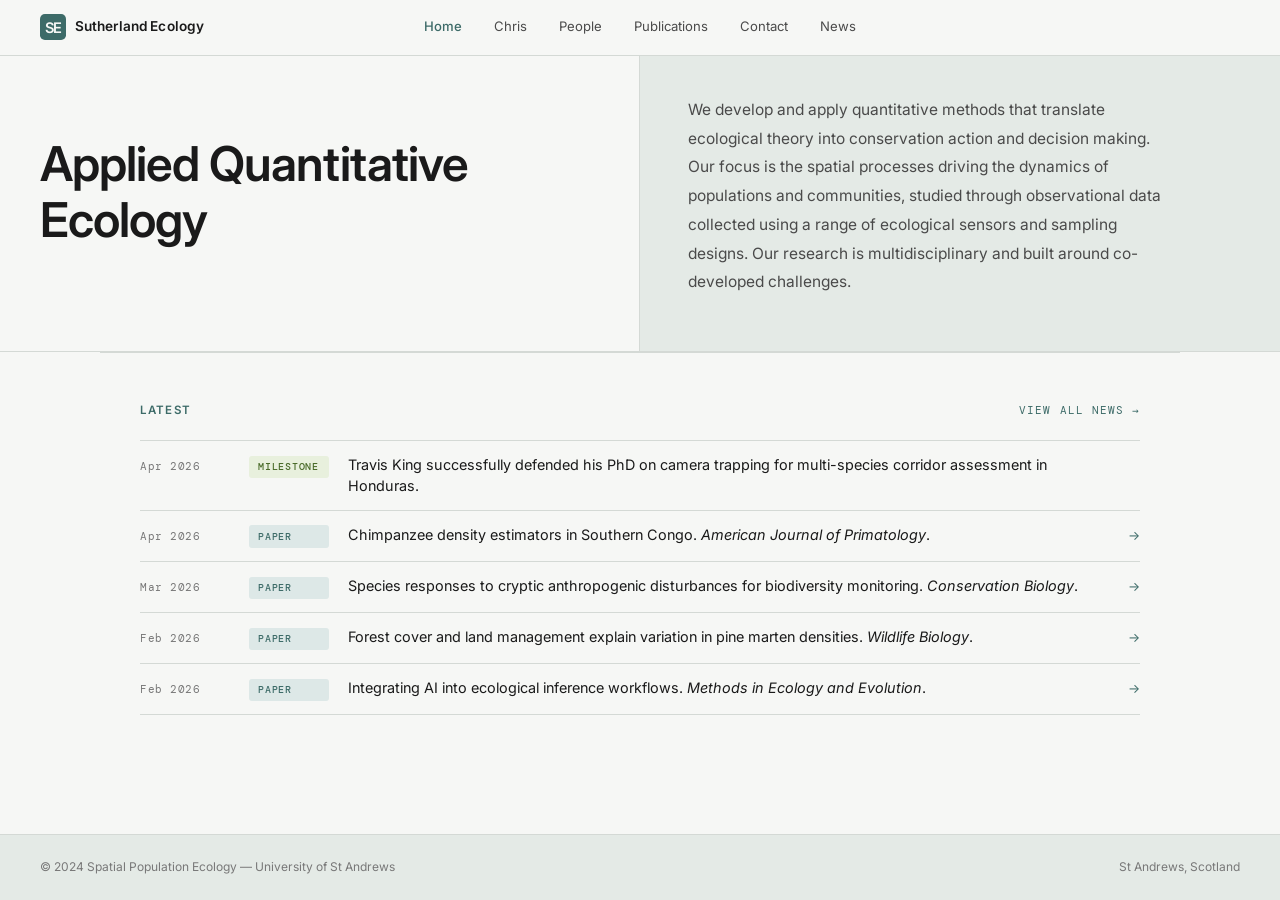
==== index.html @ 0cf64f71 "updated index" ====
<!DOCTYPE html>
<html lang="en">
<head>
  <meta charset="UTF-8" />
  <meta name="viewport" content="width=device-width, initial-scale=1.0" />
  <title>Sutherland Ecology — Applied Quantitative Ecology</title>
  <link rel="stylesheet" href="style.css" />
  <link rel="icon" type="image/svg+xml" href="favicon.svg" />

</head>
<body>

  <nav>
    <a class="nav-brand" href="index.html">
      <svg width="26" height="26" viewBox="0 0 32 32" xmlns="http://www.w3.org/2000/svg" style="flex-shrink:0;">
        <rect width="32" height="32" rx="6" fill="#3d6b68"/>
        <text x="16" y="23" font-family="Inter, system-ui, sans-serif" font-size="18" font-weight="600" fill="#f6f7f5" text-anchor="middle" letter-spacing="-1">SE</text>
      </svg>
      Sutherland Ecology
    </a>
    <ul class="nav-links">
      <li><a href="index.html" class="active">Home</a></li>
      <li><a href="chris.html">Chris</a></li>
      <li><a href="people.html">People</a></li>
      <li><a href="publications.html">Publications</a></li>
      <li><a href="contact.html">Contact</a></li>
      <li><a href="news.html">News</a></li>
    </ul>
    <button class="nav-hamburger" id="hamburger" aria-label="Menu">
      <span></span><span></span><span></span>
    </button>
  </nav>

  <!-- Mobile drawer -->
  <div class="nav-drawer" id="nav-drawer">
    <a href="index.html" class="active">Home</a>
    <a href="chris.html">Chris</a>
    <a href="people.html">People</a>
    <a href="publications.html">Publications</a>
    <a href="contact.html">Contact</a>
    <a href="news.html">News</a>
  </div>

    <main>
    <section class="hero">

      <div class="hero-left">
        <h1>Applied Quantitative Ecology</h1>
      </div>

      <div class="hero-right">
        <p class="hero-desc" style="color:var(--muted); font-size:.97rem; line-height:1.85;">
          We develop and apply quantitative methods that translate ecological theory into
          conservation action and decision making. Our focus is the spatial processes driving
          the dynamics of populations and communities, studied through observational data
          collected using a range of ecological sensors and sampling designs. Our research
          is multidisciplinary and built around co-developed challenges.
        </p>
      </div>

    </section>

  <!-- NEWS TEASER -->
  <section class="news-section">
    <div class="news-section-header">
      <h2>Latest</h2>
      <a class="news-see-all" href="news.html">View all news &rarr;</a>
    </div>
    <div class="news-list">
      <div class="news-row">
        <span class="news-date">Apr 2026</span>
        <span class="news-tag tag-milestone">Milestone</span>
        <span class="news-headline">Travis King successfully defended his PhD on camera trapping for multi-species corridor assessment in Honduras.</span>
        <span class="news-arrow"></span>
      </div>

      <div class="news-row">
        <span class="news-date">Apr 2026</span>
        <span class="news-tag tag-paper">Paper</span>
        <span class="news-headline">Chimpanzee density estimators in Southern Congo. <em>American Journal of Primatology</em>.</span>
        <span class="news-arrow"><a href="http://dx.doi.org/10.1002/ajp.70154" target="_blank" rel="noopener">&rarr;</a></span>
      </div>

      <div class="news-row">
        <span class="news-date">Mar 2026</span>
        <span class="news-tag tag-paper">Paper</span>
        <span class="news-headline">Species responses to cryptic anthropogenic disturbances for biodiversity monitoring. <em>Conservation Biology</em>.</span>
        <span class="news-arrow"><a href="http://dx.doi.org/10.1111/cobi.70159" target="_blank" rel="noopener">&rarr;</a></span>
      </div>

      <div class="news-row">
        <span class="news-date">Feb 2026</span>
        <span class="news-tag tag-paper">Paper</span>
        <span class="news-headline">Forest cover and land management explain variation in pine marten densities. <em>Wildlife Biology</em>.</span>
        <span class="news-arrow"><a href="http://doi.org/10.1002/wlb3.01594" target="_blank" rel="noopener">&rarr;</a></span>
      </div>

      <div class="news-row">
        <span class="news-date">Feb 2026</span>
        <span class="news-tag tag-paper">Paper</span>
        <span class="news-headline">Integrating AI into ecological inference workflows. <em>Methods in Ecology and Evolution</em>.</span>
        <span class="news-arrow"><a href="http://dx.doi.org/10.1111/2041-210X.14485" target="_blank" rel="noopener">&rarr;</a></span>
      </div>

    </div>
  </section>
  </main>

  <footer>
    <span class="footer-copy">&copy; 2024 Spatial Population Ecology &mdash; University of St Andrews</span>
    <span class="footer-copy">St Andrews, Scotland</span>
  </footer>

  <script>
    const hamburger = document.getElementById('hamburger');
    const drawer = document.getElementById('nav-drawer');
    hamburger.addEventListener('click', () => {
      hamburger.classList.toggle('open');
      drawer.classList.toggle('open');
    });
    drawer.querySelectorAll('a').forEach(a => {
      a.addEventListener('click', () => {
        hamburger.classList.remove('open');
        drawer.classList.remove('open');
      });
    });
  </script>
</body>
</html>
---- style.css ----
/* =============================================
   SUTHERLAND ECOLOGY — Academic Style
   Clean, high-contrast, scientific
   ============================================= */

@import url('https://fonts.googleapis.com/css2?family=Inter:wght@300;400;500;600&family=DM+Mono:wght@300;400&display=swap');

:root {
  --white:     #f6f7f5;      /* cool linen background */
  --bg:        #e4eae6;      /* sage green panels */
  --border:    #d4d9d5;
  --text:      #1a1a1a;
  --muted:     #4a4a4a;
  --faint:     #787878;
  --accent:    #3d6b68;      /* slate teal accent */
  --accent-bg: #dde8e7;
  --nav-h:     56px;
}

*, *::before, *::after { box-sizing: border-box; margin: 0; padding: 0; }
html { scroll-behavior: smooth; }

body {
  font-family: 'Inter', sans-serif;
  font-weight: 400;
  font-size: 15px;
  line-height: 1.7;
  background: var(--white);
  color: var(--text);
  min-height: 100vh;
  display: flex;
  flex-direction: column;
  -webkit-font-smoothing: antialiased;
}

/* ── NAV ─────────────────────────────────────── */
nav {
  position: sticky;
  top: 0;
  z-index: 100;
  height: var(--nav-h);
  background: var(--white);
  border-bottom: 1px solid var(--border);
  display: grid !important;
  grid-template-columns: 1fr auto 1fr;
  align-items: center;
  padding: 0 2.5rem;
}

nav .nav-brand { justify-self: start; }
nav .nav-links { justify-self: center; margin: 0; padding: 0; }
nav .nav-hamburger { justify-self: end; }

.nav-brand {
  display: inline-flex;
  align-items: center;
  gap: .55rem;
  font-size: .85rem;
  font-weight: 600;
  letter-spacing: .01em;
  color: var(--text);
  text-decoration: none;
  line-height: 1;
}

.nav-brand svg {
  display: block;
}



.nav-links {
  display: flex;
  gap: 2rem;
  list-style: none;
}

.nav-links a {
  font-size: .82rem;
  font-weight: 400;
  color: var(--muted);
  text-decoration: none;
  transition: color .15s;
}

.nav-links a:hover,
.nav-links a.active {
  color: var(--accent);
}

.nav-links a.active {
  font-weight: 500;
}

.nav-links li {
  list-style: none;
  padding: 0;
}

.nav-links li::before {
  content: none;
}

/* ── HAMBURGER MENU ──────────────────────────── */
.nav-hamburger {
  display: none;
  flex-direction: column;
  justify-content: center;
  gap: 5px;
  background: none;
  border: none;
  cursor: pointer;
  padding: .3rem;
  z-index: 200;
}

.nav-hamburger span {
  display: block;
  width: 22px;
  height: 2px;
  background: var(--text);
  border-radius: 2px;
  transition: transform .25s, opacity .25s;
}

.nav-hamburger.open span:nth-child(1) { transform: translateY(7px) rotate(45deg); }
.nav-hamburger.open span:nth-child(2) { opacity: 0; }
.nav-hamburger.open span:nth-child(3) { transform: translateY(-7px) rotate(-45deg); }

/* Mobile drawer */
.nav-drawer {
  display: none;
  position: fixed;
  top: var(--nav-h);
  left: 0; right: 0;
  background: var(--white);
  border-bottom: 1px solid var(--border);
  padding: 1.2rem 1.5rem;
  z-index: 99;
  flex-direction: column;
  gap: 0;
  box-shadow: 0 4px 16px rgba(0,0,0,.08);
}

.nav-drawer.open { display: flex; }

.nav-drawer a {
  font-size: .9rem;
  font-weight: 400;
  color: var(--muted);
  text-decoration: none;
  padding: .7rem 0;
  border-bottom: 1px solid var(--border);
  transition: color .15s;
}

.nav-drawer a:last-child { border-bottom: none; }
.nav-drawer a:hover,
.nav-drawer a.active { color: var(--accent); font-weight: 500; }

/* ── MAIN ────────────────────────────────────── */
main { flex: 1; }

/* ── FOOTER ──────────────────────────────────── */
footer {
  border-top: 1px solid var(--border);
  padding: 1.4rem 2.5rem;
  display: flex;
  align-items: center;
  justify-content: space-between;
  /* links centred via flex on .nav-links */
  gap: 1rem;
  background: var(--bg);
}

.footer-copy {
  font-size: .75rem;
  color: var(--faint);
}

/* ── PAGE HEADER ─────────────────────────────── */
.page-header {
  padding: 1.2rem 2.5rem;
  border-bottom: 1px solid var(--border);
  background: var(--bg);
}

.page-header h1 {
  font-size: 1.6rem;
  font-weight: 600;
  color: var(--text);
  letter-spacing: -.01em;
}

.page-header p {
  font-size: .85rem;
  color: var(--muted);
  margin-top: .3rem;
}

/* ── HERO ────────────────────────────────────── */
.hero {
  display: grid;
  grid-template-columns: 1fr 1fr;
  border-bottom: 1px solid var(--border);
}

.hero-left {
  padding: 2.5rem 3rem 2.5rem 2.5rem;
  border-right: 1px solid var(--border);
  display: flex;
  flex-direction: column;
  justify-content: center;
}

.hero-eyebrow {
  font-size: .75rem;
  font-weight: 500;
  letter-spacing: .08em;
  text-transform: uppercase;
  color: var(--accent);
  margin-bottom: 1rem;
}

.hero h1 {
  font-size: clamp(2rem, 4vw, 3rem);
  font-weight: 600;
  line-height: 1.15;
  color: var(--text);
  letter-spacing: -.02em;
  margin-bottom: 1.5rem;
}

.hero-desc {
  font-size: .95rem;
  line-height: 1.75;
  color: var(--muted);
  max-width: 480px;
}

.hero-right {
  padding: 2.5rem 2.5rem 2.5rem 3rem;
  display: flex;
  flex-direction: column;
  justify-content: center;
  gap: 0;
  background: var(--bg);
}

.hero-stat {
  padding: 1.5rem 0;
  border-bottom: 1px solid var(--border);
}

.hero-stat:first-child { border-top: 1px solid var(--border); }

.hero-stat-label {
  font-size: .72rem;
  font-weight: 500;
  letter-spacing: .08em;
  text-transform: uppercase;
  color: var(--accent);
  margin-bottom: .4rem;
}

.hero-stat-text {
  font-size: .92rem;
  color: var(--text);
  line-height: 1.6;
}

/* ── SECTION ─────────────────────────────────── */
.section {
  max-width: 1080px;
  margin: 0 auto;
  padding: 3rem 2.5rem;
}

.section-wide {
  max-width: 1080px;
  margin: 0 auto;
  padding: 1.8rem 2.5rem;
}

/* ── TYPOGRAPHY ──────────────────────────────── */
h2 {
  font-size: .72rem;
  font-weight: 600;
  letter-spacing: .1em;
  text-transform: uppercase;
  color: var(--accent);
  margin: 2.5rem 0 1rem;
  padding-bottom: .5rem;
  border-bottom: 1px solid var(--border);
}

h3 {
  font-size: 1rem;
  font-weight: 600;
  color: var(--text);
  margin-bottom: .3rem;
}

p {
  font-size: .93rem;
  line-height: 1.75;
  color: var(--muted);
  margin-bottom: .9rem;
}

ul {
  list-style: none;
  padding: 0;
  margin-bottom: .9rem;
}

ul li {
  font-size: .93rem;
  line-height: 1.75;
  color: var(--muted);
  padding-left: 1rem;
  position: relative;
  margin-bottom: .15rem;
}

ul li::before {
  content: '–';
  position: absolute;
  left: 0;
  color: var(--accent);
}

a {
  color: var(--accent);
  text-decoration: none;
  border-bottom: 1px solid transparent;
  transition: border-color .15s;
}

a:hover { border-bottom-color: var(--accent); }

/* ── PROFILE (Chris) ─────────────────────────── */
.profile-grid {
  display: grid;
  grid-template-columns: 160px 1fr;
  gap: 3rem;
  align-items: start;
  margin-top: 1rem;
}

.profile-img {
  width: 160px;
  height: 200px;
  object-fit: cover;
  object-position: top;
  display: block;
  border: 1px solid var(--border);
}

.profile-img-placeholder {
  width: 160px;
  height: 200px;
  background: var(--bg);
  border: 1px solid var(--border);
  display: flex;
  align-items: center;
  justify-content: center;
  font-size: .72rem;
  color: var(--faint);
  font-family: 'DM Mono', monospace;
  text-align: center;
  line-height: 1.8;
}

.profile-name {
  font-size: 1.4rem;
  font-weight: 600;
  color: var(--text);
  margin-bottom: .2rem;
  letter-spacing: -.01em;
}

.profile-role {
  font-size: .8rem;
  color: var(--muted);
  margin-bottom: 1.5rem;
}

/* ── TEAM CARDS ──────────────────────────────── */
.team-grid {
  display: grid;
  grid-template-columns: repeat(auto-fill, minmax(240px, 1fr));
  gap: 1px;
  background: var(--border);
  border: 1px solid var(--border);
  margin-top: 1rem;
  align-items: stretch;
}

.team-card {
  background: var(--white);
  padding: 1.3rem 1.3rem 1.1rem;
  display: flex;
  flex-direction: column;
  transition: background .15s;
}

.team-card:hover { background: var(--bg); }

/* name sits above the photo row */
.team-name {
  font-size: .92rem;
  font-weight: 600;
  color: var(--text);
  margin-bottom: .6rem;
  line-height: 1.3;
}

/* photo row: photo col left, meta right */
.team-card-top {
  display: flex;
  gap: .9rem;
  align-items: flex-start;
  margin-bottom: .85rem;
}

/* photo + optional institution stacked vertically */
.team-photo-col {
  display: flex;
  flex-direction: column;
  align-items: center;
  flex-shrink: 0;
  gap: .35rem;
}

.team-photo {
  width: 72px;
  height: 72px;
  border-radius: 4px;
  object-fit: cover;
  object-position: top;
  border: 1px solid var(--border);
}

.team-photo-placeholder {
  width: 72px;
  height: 72px;
  border-radius: 4px;
  background: var(--bg);
  border: 1px solid var(--border);
  display: flex;
  align-items: center;
  justify-content: center;
  font-size: .5rem;
  color: var(--faint);
  font-family: 'DM Mono', monospace;
  text-align: center;
  line-height: 1.6;
}

.team-meta { flex: 1; min-width: 0; }

.team-institution {
  font-size: .75rem;
  color: var(--muted);
  margin-bottom: .05rem;
  line-height: 1.4;
}

.team-school {
  font-size: .7rem;
  color: var(--faint);
  margin-bottom: .3rem;
  line-height: 1.4;
}

.team-role {
  font-size: .65rem;
  font-weight: 500;
  letter-spacing: .07em;
  text-transform: uppercase;
  color: var(--accent);
  margin-bottom: .12rem;
}

.team-years {
  font-family: 'DM Mono', monospace;
  font-size: .65rem;
  color: var(--faint);
}

.team-desc {
  font-size: .82rem;
  line-height: 1.65;
  color: var(--muted);
  margin-bottom: .85rem;
  flex: 1;
}

/* icon pill grid */
.team-links {
  display: grid;
  grid-template-columns: repeat(7, 1fr);
  gap: 4px;
  margin-top: auto;
}

.team-link {
  display: flex;
  align-items: center;
  justify-content: center;
  width: 100%;
  aspect-ratio: 1;
  color: var(--muted);
  text-decoration: none;
  border: 1px solid var(--border);
  border-radius: 4px;
  background: var(--white);
  transition: border-color .15s, color .15s, background .15s;
}

.team-link:hover {
  border-color: currentColor;
  background: #f8f8f8;
}

/* Brand colours */
.team-link.link-github  { color: #24292e; }
.team-link.link-web      { color: #3d6b68; }
.team-link.link-linkedin { color: #0077b5; }
.team-link.link-twitter  { color: #000000; }
.team-link.link-bluesky  { color: #0085ff; }
.team-link.link-rg       { color: #00ccbb; }
.team-link.link-scholar  { color: #4285f4; }
.team-link.link-orcid    { color: #a6ce39; }

.team-link svg {
  width: 13px; height: 13px;
  fill: currentColor;
  flex-shrink: 0;
}

/* greyed-out inactive pill */
.team-link-inactive {
  display: flex;
  align-items: center;
  justify-content: center;
  width: 100%;
  aspect-ratio: 1;
  border: 1px solid var(--border);
  border-radius: 4px;
  background: var(--white);
  opacity: .22;
  cursor: default;
}

.team-link-inactive svg {
  width: 13px; height: 13px;
  fill: var(--faint);
  flex-shrink: 0;
}

/* ── ALUMNI ──────────────────────────────────── */
.alumni-section { margin-top: 3.5rem; }

.alumni-list { margin-top: 1rem; }

.alumni-row {
  display: grid;
  grid-template-columns: 220px 1fr auto;
  gap: .6rem 2rem;
  align-items: baseline;
  padding: .75rem 0;
  border-bottom: 1px solid var(--border);
}

.alumni-row:first-child { border-top: 1px solid var(--border); }

.alumni-name {
  font-size: .9rem;
  font-weight: 500;
  color: var(--text);
  text-decoration: none;
  border-bottom: none;
  transition: color .15s;
}

a.alumni-name:hover { color: var(--accent); border-bottom: none; }

.alumni-project {
  font-size: .85rem;
  color: var(--muted);
  line-height: 1.5;
}

.alumni-years {
  font-family: 'DM Mono', monospace;
  font-size: .72rem;
  color: var(--faint);
  white-space: nowrap;
}

/* ── PUBLICATIONS ────────────────────────────── */
.pub-statement {
  border-left: 3px solid var(--accent);
  padding: 1.2rem 1.5rem;
  background: var(--accent-bg);
  margin: 1.5rem 0 2.5rem;
}

.pub-statement p {
  font-size: .92rem;
  line-height: 1.75;
  color: var(--text);
  margin: 0;
}

.pub-icon-links {
  display: flex;
  flex-wrap: wrap;
  gap: 1rem;
  margin: 1.5rem 0;
}

.pub-icon-link {
  display: flex;
  flex-direction: column;
  align-items: center;
  gap: .6rem;
  text-decoration: none;
  color: var(--muted);
  transition: color .15s;
  border: none;
  min-width: 80px;
}

.pub-icon-link:hover { color: var(--accent); }
.pub-icon-link:hover .pub-icon { border-color: var(--accent); background: var(--accent-bg); }

.pub-icon {
  width: 56px; height: 56px;
  border: 1px solid var(--border);
  border-radius: 4px;
  display: flex;
  align-items: center;
  justify-content: center;
  transition: border-color .15s, background .15s;
  background: var(--white);
}

.pub-icon svg { width: 26px; height: 26px; }

.pub-icon-label {
  font-size: .68rem;
  font-weight: 500;
  letter-spacing: .04em;
  text-transform: uppercase;
}

/* ── CONTACT ─────────────────────────────────── */
.contact-grid {
  display: grid;
  grid-template-columns: 1fr 1fr;
  gap: 4rem;
  align-items: start;
}

.contact-form { display: grid; gap: 1rem; }

.form-group { display: flex; flex-direction: column; gap: .4rem; }

label {
  font-size: .72rem;
  font-weight: 500;
  letter-spacing: .06em;
  text-transform: uppercase;
  color: var(--muted);
}

input, textarea {
  width: 100%;
  padding: .65rem .8rem;
  background: var(--white);
  border: 1px solid var(--border);
  border-radius: 3px;
  font-family: 'Inter', sans-serif;
  font-size: .88rem;
  color: var(--text);
  outline: none;
  transition: border-color .15s;
}

input:focus, textarea:focus { border-color: var(--accent); }
textarea { min-height: 120px; resize: vertical; }

.btn-submit {
  font-family: 'Inter', sans-serif;
  font-size: .78rem;
  font-weight: 500;
  letter-spacing: .04em;
  background: var(--accent);
  color: var(--white);
  border: none;
  border-radius: 3px;
  padding: .7rem 1.6rem;
  cursor: pointer;
  transition: opacity .15s;
  align-self: start;
}

.btn-submit:hover { opacity: .85; }


/* ── NEWS ────────────────────────────────────── */
.news-section {
  max-width: 1080px;
  margin: 0 auto;
  padding: 3rem 2.5rem;
  border-top: 1px solid var(--border);
}

.news-section-header {
  display: flex;
  align-items: baseline;
  justify-content: space-between;
  margin-bottom: 1.2rem;
}

.news-section-header h2 {
  margin: 0;
  padding: 0;
  border: none;
}

.news-see-all {
  font-family: 'DM Mono', monospace;
  font-size: .68rem;
  letter-spacing: .1em;
  text-transform: uppercase;
  color: var(--accent);
  text-decoration: none;
  border-bottom: 1px solid transparent;
  transition: border-color .15s;
}

.news-see-all:hover { border-bottom-color: var(--accent); }

.news-list { width: 100%; }

.news-row {
  display: grid;
  grid-template-columns: 90px 80px 1fr auto;
  gap: .5rem 1.2rem;
  align-items: baseline;
  padding: .8rem 0;
  border-bottom: 1px solid var(--border);
  text-decoration: none;
  color: inherit;
}

.news-row:first-child { border-top: 1px solid var(--border); }
.news-row:hover .news-headline { color: var(--accent); }

.news-date {
  font-family: 'DM Mono', monospace;
  font-size: .68rem;
  color: var(--faint);
  letter-spacing: .05em;
  white-space: nowrap;
}

.news-tag {
  display: inline-block;
  font-family: 'DM Mono', monospace;
  font-size: .6rem;
  font-weight: 500;
  letter-spacing: .08em;
  text-transform: uppercase;
  padding: .2rem .55rem;
  border-radius: 3px;
  white-space: nowrap;
}

.tag-paper     { background: #dde8e7; color: #3d6b68; }
.tag-milestone { background: #e8f0dd; color: #4a6b2a; }
.tag-event     { background: #e8e4dd; color: #6b4e2a; }

.news-headline {
  font-size: .9rem;
  color: var(--text);
  line-height: 1.5;
  transition: color .15s;
}

.news-arrow {
  font-size: .8rem;
  color: var(--faint);
  transition: color .15s;
}

.news-row:hover .news-arrow { color: var(--accent); }

/* news page full list */
.news-page-list { max-width: 860px; margin: 0 auto; padding: 2.5rem 2.5rem; }

@media (max-width: 600px) {
  .news-row {
    grid-template-columns: 70px 70px 1fr;
    gap: .4rem .8rem;
  }
  .news-arrow { display: none; }
  .news-section { padding: 2rem 1.2rem; }
  .news-page-list { padding: 2rem 1.2rem; }
}

/* ── RESPONSIVE ──────────────────────────────── */
@media (max-width: 860px) {
  .hero { grid-template-columns: 1fr; }
  .hero-left { border-right: none; border-bottom: 1px solid var(--border); padding: 3rem 1.5rem; }
  .hero-right { padding: 2rem 1.5rem; background: var(--bg); }
  .contact-grid { grid-template-columns: 1fr; gap: 2.5rem; }
  .profile-grid { grid-template-columns: 1fr; gap: 1.5rem; }
}

@media (max-width: 600px) {
  nav { padding: 0 1.2rem; }
  .nav-links { display: none; }
  .nav-hamburger { display: flex; }
  .page-header { padding: 1rem 1.2rem; }
  .section, .section-wide { padding: 2.5rem 1.2rem; }
  .alumni-row { grid-template-columns: 1fr auto; }
  .alumni-project { grid-column: 1 / -1; }
}
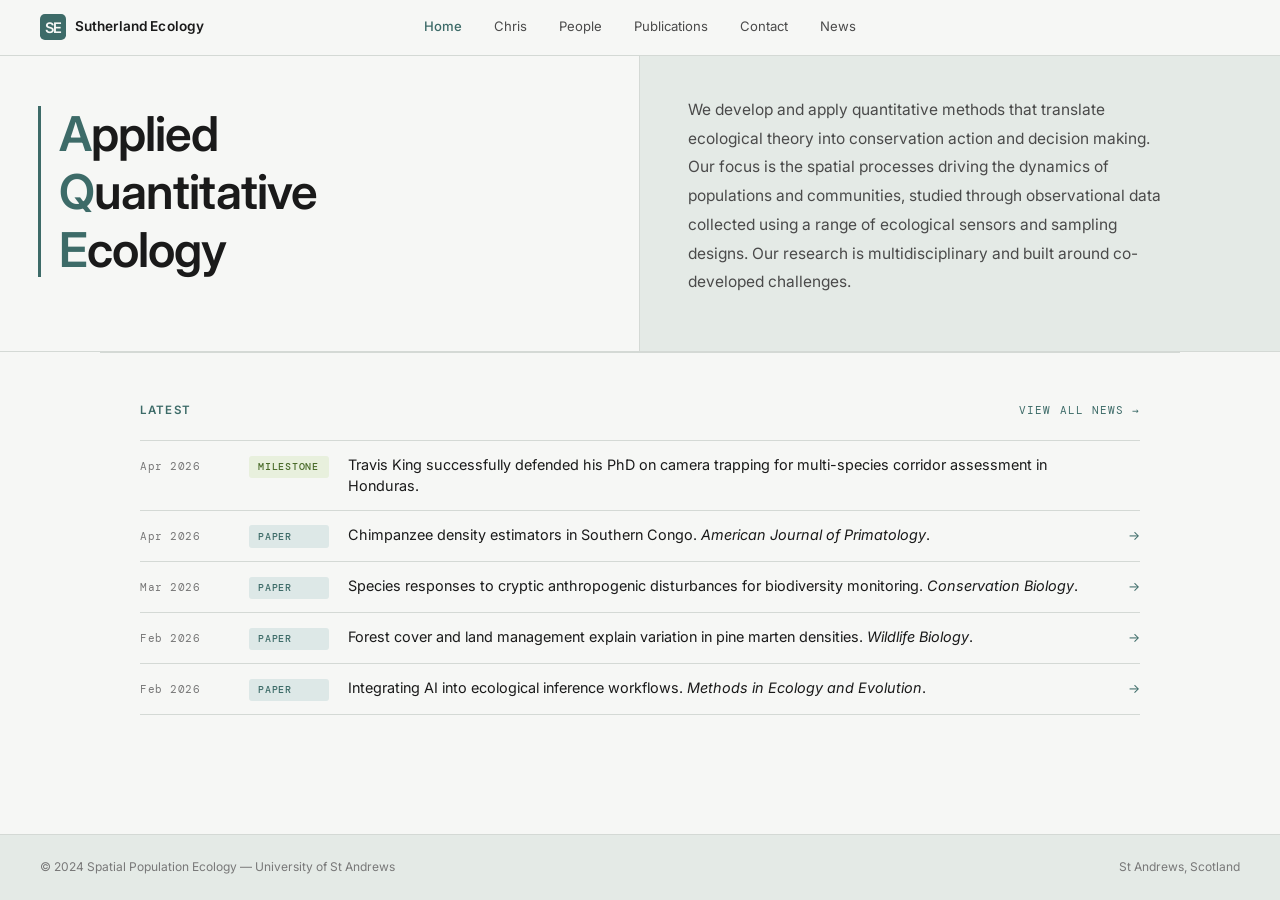
==== commit ecc12c3c: "home page aesthetcs" ====
--- a/index.html
+++ b/index.html
@@ -7,6 +7,24 @@
   <link rel="stylesheet" href="style.css" />
   <link rel="icon" type="image/svg+xml" href="favicon.svg" />
 
+  <style>
+    .hero-title {
+      display: flex;
+      flex-direction: column;
+      gap: .15rem;
+      border-left: 3px solid var(--accent);
+      padding-left: 1.1rem;
+      margin-left: -.1rem;
+    }
+    .hero-title span {
+      display: block;
+      line-height: 1.15;
+    }
+    .hero-title em {
+      font-style: normal;
+      color: var(--accent);
+    }
+  </style>
 </head>
 <body>
 
@@ -45,7 +63,11 @@
     <section class="hero">
 
       <div class="hero-left">
-        <h1>Applied Quantitative Ecology</h1>
+        <h1 class="hero-title">
+          <span><em>A</em>pplied</span>
+          <span><em>Q</em>uantitative</span>
+          <span><em>E</em>cology</span>
+        </h1>
       </div>
 
       <div class="hero-right">
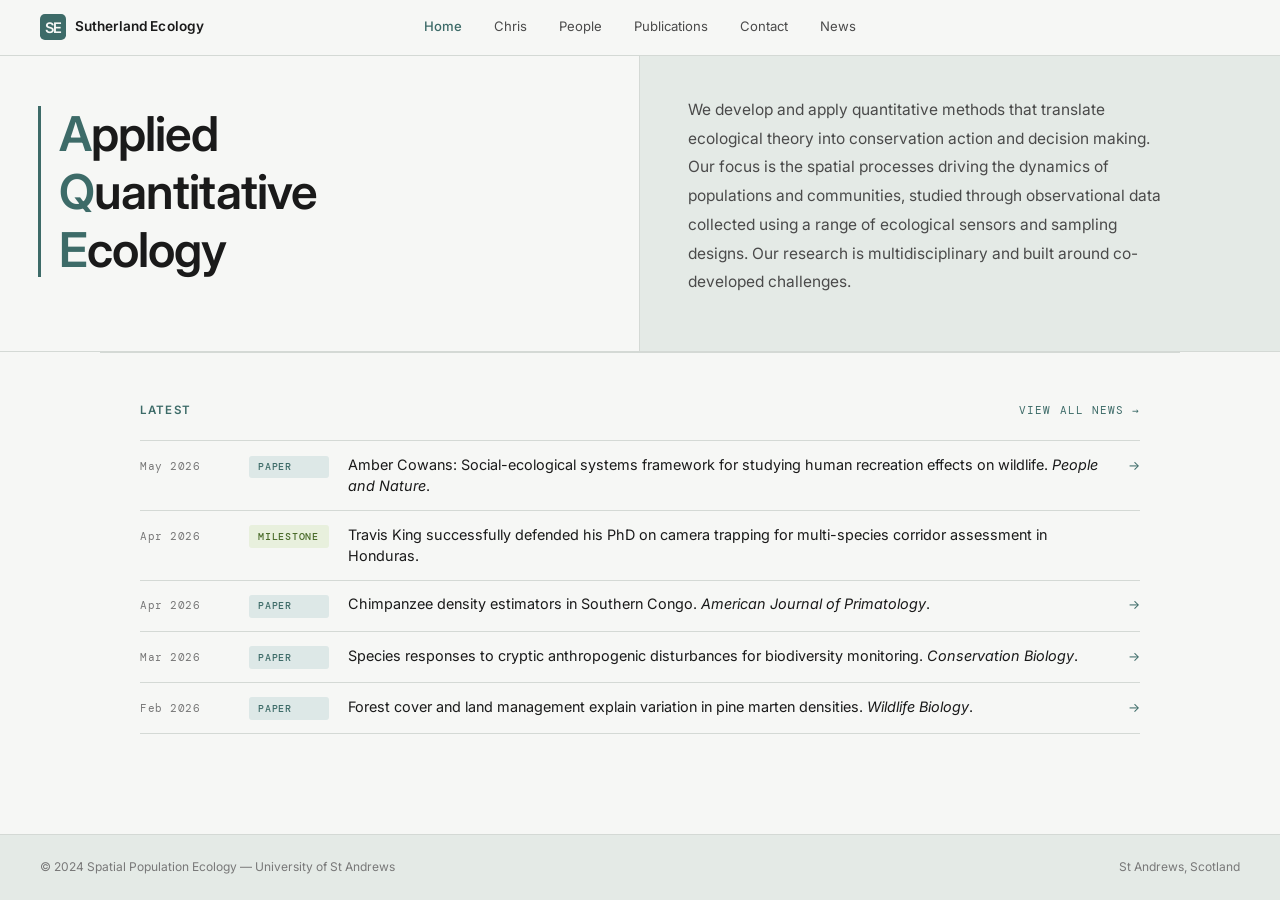
==== commit 3de8dda6: "General update: May" ====
--- a/index.html
+++ b/index.html
@@ -90,6 +90,13 @@
     </div>
     <div class="news-list">
       <div class="news-row">
+        <span class="news-date">May 2026</span>
+        <span class="news-tag tag-paper">Paper</span>
+        <span class="news-headline">Amber Cowans: Social-ecological systems framework for studying human recreation effects on wildlife. <em>People and Nature</em>.</span>
+        <span class="news-arrow"><a href="https://besjournals.onlinelibrary.wiley.com/doi/full/10.1002/pan3.70333" target="_blank" rel="noopener">&rarr;</a></span>
+      </div>
+
+      <div class="news-row">
         <span class="news-date">Apr 2026</span>
         <span class="news-tag tag-milestone">Milestone</span>
         <span class="news-headline">Travis King successfully defended his PhD on camera trapping for multi-species corridor assessment in Honduras.</span>
@@ -117,13 +124,6 @@
         <span class="news-arrow"><a href="http://doi.org/10.1002/wlb3.01594" target="_blank" rel="noopener">&rarr;</a></span>
       </div>
 
-      <div class="news-row">
-        <span class="news-date">Feb 2026</span>
-        <span class="news-tag tag-paper">Paper</span>
-        <span class="news-headline">Integrating AI into ecological inference workflows. <em>Methods in Ecology and Evolution</em>.</span>
-        <span class="news-arrow"><a href="http://dx.doi.org/10.1111/2041-210X.14485" target="_blank" rel="noopener">&rarr;</a></span>
-      </div>
-
     </div>
   </section>
   </main>
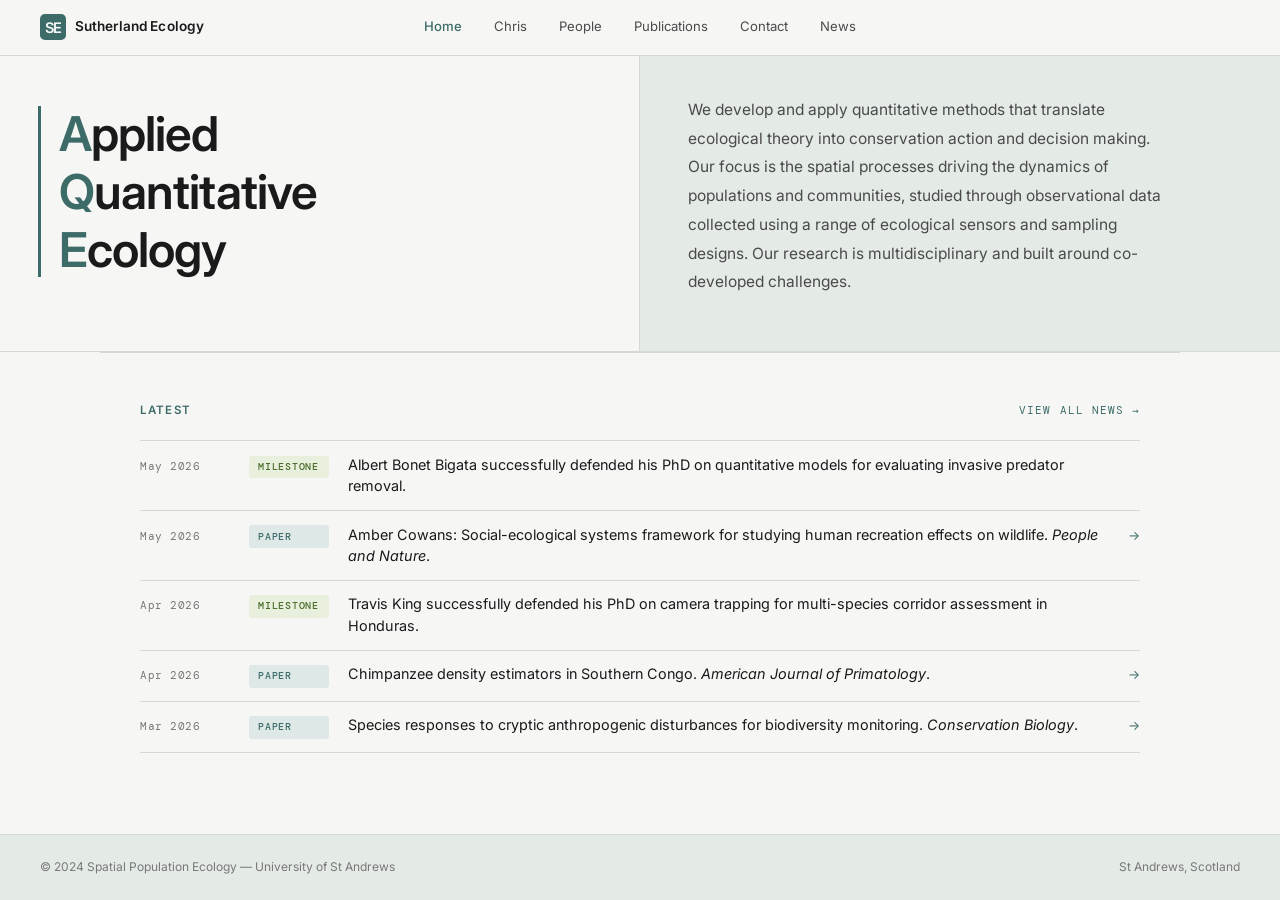
==== commit c758b9d8: "new news" ====
--- a/index.html
+++ b/index.html
@@ -91,6 +91,13 @@
     <div class="news-list">
       <div class="news-row">
         <span class="news-date">May 2026</span>
+        <span class="news-tag tag-milestone">Milestone</span>
+        <span class="news-headline">Albert Bonet Bigata successfully defended his PhD on quantitative models for evaluating invasive predator removal.</span>
+        <span class="news-arrow"></span>
+      </div>
+
+      <div class="news-row">
+        <span class="news-date">May 2026</span>
         <span class="news-tag tag-paper">Paper</span>
         <span class="news-headline">Amber Cowans: Social-ecological systems framework for studying human recreation effects on wildlife. <em>People and Nature</em>.</span>
         <span class="news-arrow"><a href="https://besjournals.onlinelibrary.wiley.com/doi/full/10.1002/pan3.70333" target="_blank" rel="noopener">&rarr;</a></span>
@@ -115,13 +122,6 @@
         <span class="news-tag tag-paper">Paper</span>
         <span class="news-headline">Species responses to cryptic anthropogenic disturbances for biodiversity monitoring. <em>Conservation Biology</em>.</span>
         <span class="news-arrow"><a href="http://dx.doi.org/10.1111/cobi.70159" target="_blank" rel="noopener">&rarr;</a></span>
-      </div>
-
-      <div class="news-row">
-        <span class="news-date">Feb 2026</span>
-        <span class="news-tag tag-paper">Paper</span>
-        <span class="news-headline">Forest cover and land management explain variation in pine marten densities. <em>Wildlife Biology</em>.</span>
-        <span class="news-arrow"><a href="http://doi.org/10.1002/wlb3.01594" target="_blank" rel="noopener">&rarr;</a></span>
       </div>
 
     </div>
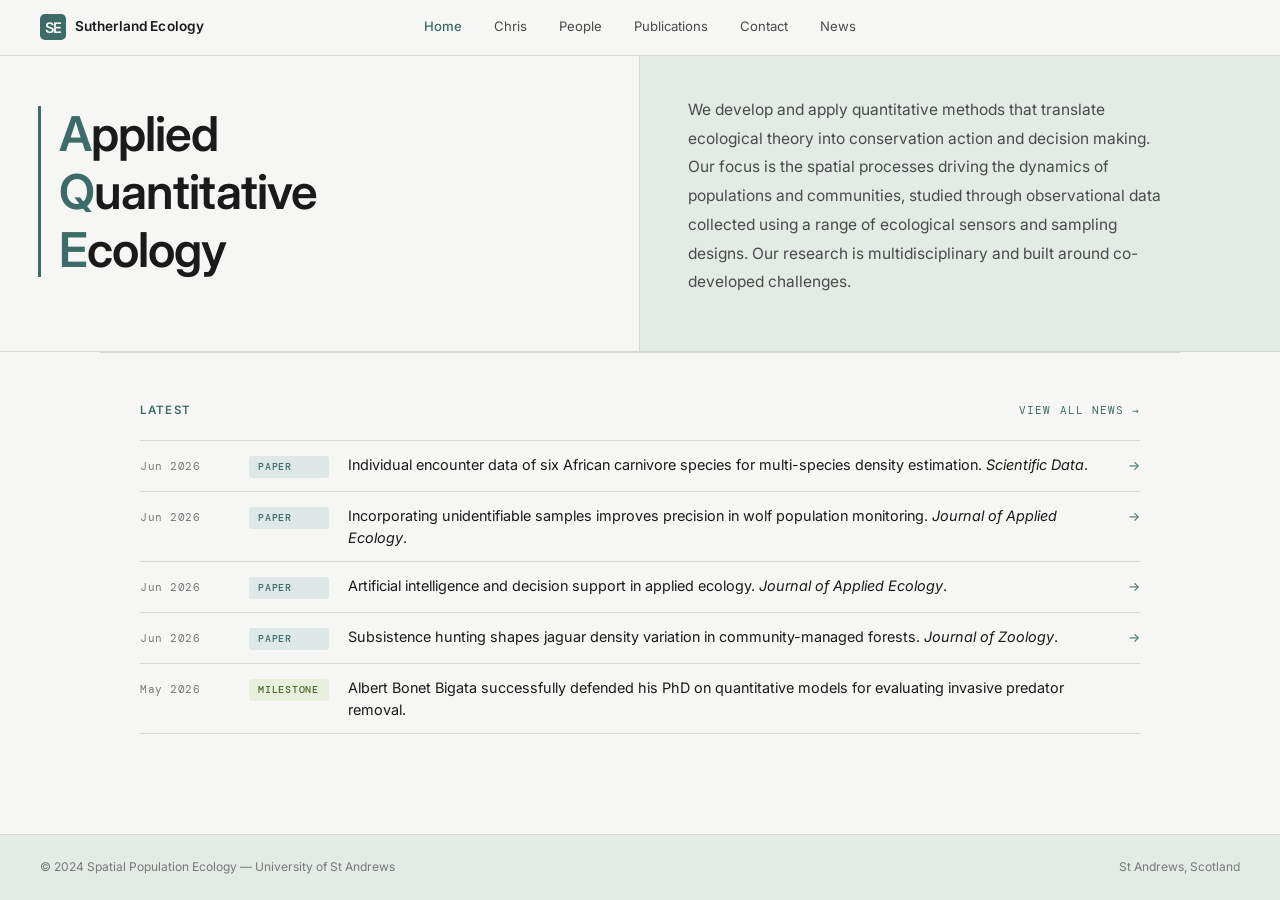
==== commit 0b2eddaa: "Add files via upload" ====
--- a/index.html
+++ b/index.html
@@ -90,38 +90,38 @@
     </div>
     <div class="news-list">
       <div class="news-row">
+        <span class="news-date">Jun 2026</span>
+        <span class="news-tag tag-paper">Paper</span>
+        <span class="news-headline">Individual encounter data of six African carnivore species for multi-species density estimation. <em>Scientific Data</em>.</span>
+        <span class="news-arrow"><a href="https://www.nature.com/articles/s41597-026-07332-x" target="_blank" rel="noopener">&rarr;</a></span>
+      </div>
+
+      <div class="news-row">
+        <span class="news-date">Jun 2026</span>
+        <span class="news-tag tag-paper">Paper</span>
+        <span class="news-headline">Incorporating unidentifiable samples improves precision in wolf population monitoring. <em>Journal of Applied Ecology</em>.</span>
+        <span class="news-arrow"><a href="https://doi.org/10.1111/1365-2664.70468" target="_blank" rel="noopener">&rarr;</a></span>
+      </div>
+
+      <div class="news-row">
+        <span class="news-date">Jun 2026</span>
+        <span class="news-tag tag-paper">Paper</span>
+        <span class="news-headline">Artificial intelligence and decision support in applied ecology. <em>Journal of Applied Ecology</em>.</span>
+        <span class="news-arrow"><a href="https://doi.org/10.1111/1365-2664.70455" target="_blank" rel="noopener">&rarr;</a></span>
+      </div>
+
+      <div class="news-row">
+        <span class="news-date">Jun 2026</span>
+        <span class="news-tag tag-paper">Paper</span>
+        <span class="news-headline">Subsistence hunting shapes jaguar density variation in community-managed forests. <em>Journal of Zoology</em>.</span>
+        <span class="news-arrow"><a href="https://doi.org/10.1111/jzo.70126" target="_blank" rel="noopener">&rarr;</a></span>
+      </div>
+
+      <div class="news-row">
         <span class="news-date">May 2026</span>
         <span class="news-tag tag-milestone">Milestone</span>
         <span class="news-headline">Albert Bonet Bigata successfully defended his PhD on quantitative models for evaluating invasive predator removal.</span>
         <span class="news-arrow"></span>
-      </div>
-
-      <div class="news-row">
-        <span class="news-date">May 2026</span>
-        <span class="news-tag tag-paper">Paper</span>
-        <span class="news-headline">Amber Cowans: Social-ecological systems framework for studying human recreation effects on wildlife. <em>People and Nature</em>.</span>
-        <span class="news-arrow"><a href="https://besjournals.onlinelibrary.wiley.com/doi/full/10.1002/pan3.70333" target="_blank" rel="noopener">&rarr;</a></span>
-      </div>
-
-      <div class="news-row">
-        <span class="news-date">Apr 2026</span>
-        <span class="news-tag tag-milestone">Milestone</span>
-        <span class="news-headline">Travis King successfully defended his PhD on camera trapping for multi-species corridor assessment in Honduras.</span>
-        <span class="news-arrow"></span>
-      </div>
-
-      <div class="news-row">
-        <span class="news-date">Apr 2026</span>
-        <span class="news-tag tag-paper">Paper</span>
-        <span class="news-headline">Chimpanzee density estimators in Southern Congo. <em>American Journal of Primatology</em>.</span>
-        <span class="news-arrow"><a href="http://dx.doi.org/10.1002/ajp.70154" target="_blank" rel="noopener">&rarr;</a></span>
-      </div>
-
-      <div class="news-row">
-        <span class="news-date">Mar 2026</span>
-        <span class="news-tag tag-paper">Paper</span>
-        <span class="news-headline">Species responses to cryptic anthropogenic disturbances for biodiversity monitoring. <em>Conservation Biology</em>.</span>
-        <span class="news-arrow"><a href="http://dx.doi.org/10.1111/cobi.70159" target="_blank" rel="noopener">&rarr;</a></span>
       </div>
 
     </div>
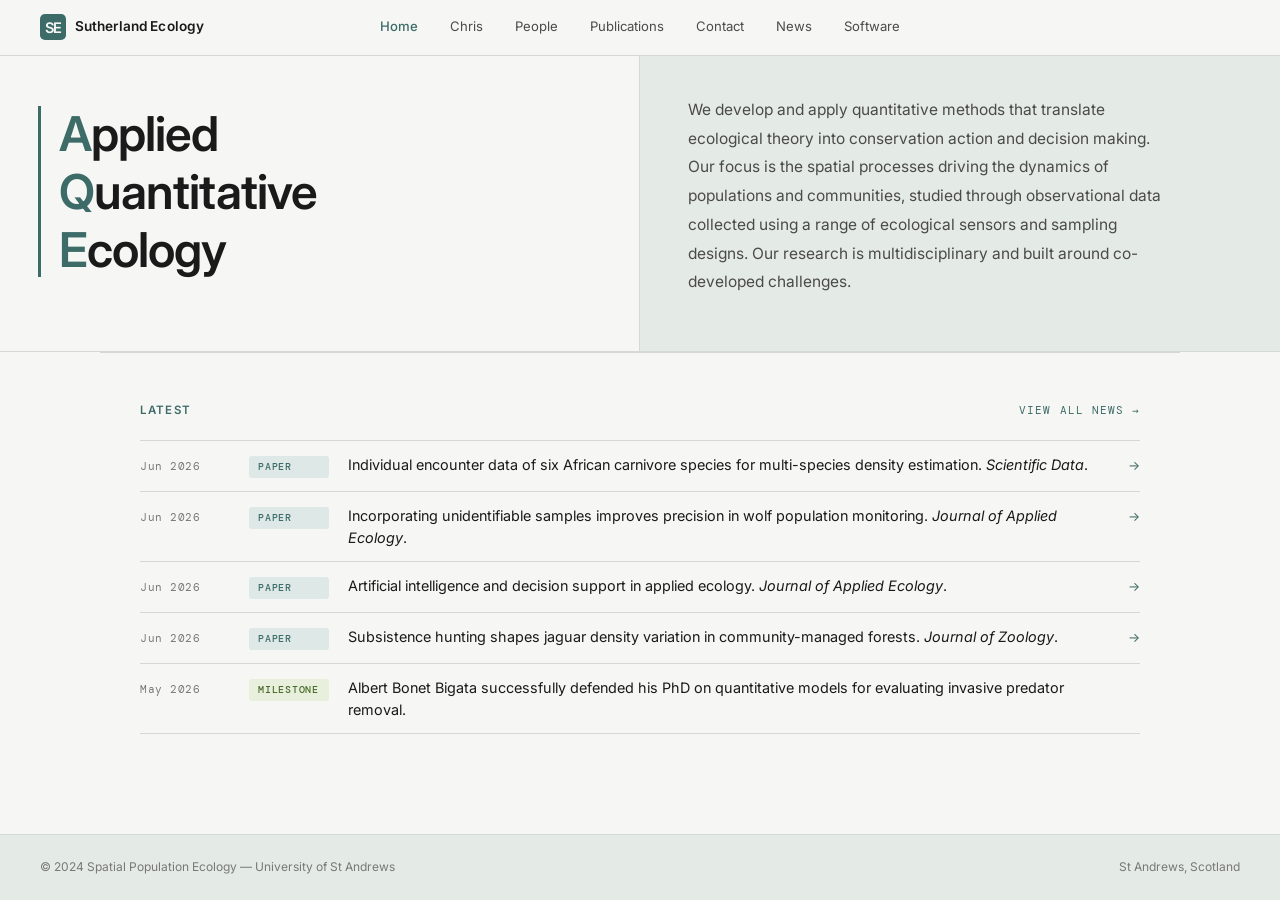
==== commit edf8379b: "update pages" ====
--- a/index.html
+++ b/index.html
@@ -43,6 +43,7 @@
       <li><a href="publications.html">Publications</a></li>
       <li><a href="contact.html">Contact</a></li>
       <li><a href="news.html">News</a></li>
+      <li><a href="software.html">Software</a></li>
     </ul>
     <button class="nav-hamburger" id="hamburger" aria-label="Menu">
       <span></span><span></span><span></span>
@@ -57,6 +58,7 @@
     <a href="publications.html">Publications</a>
     <a href="contact.html">Contact</a>
     <a href="news.html">News</a>
+    <a href="software.html">Software</a>
   </div>
 
     <main>
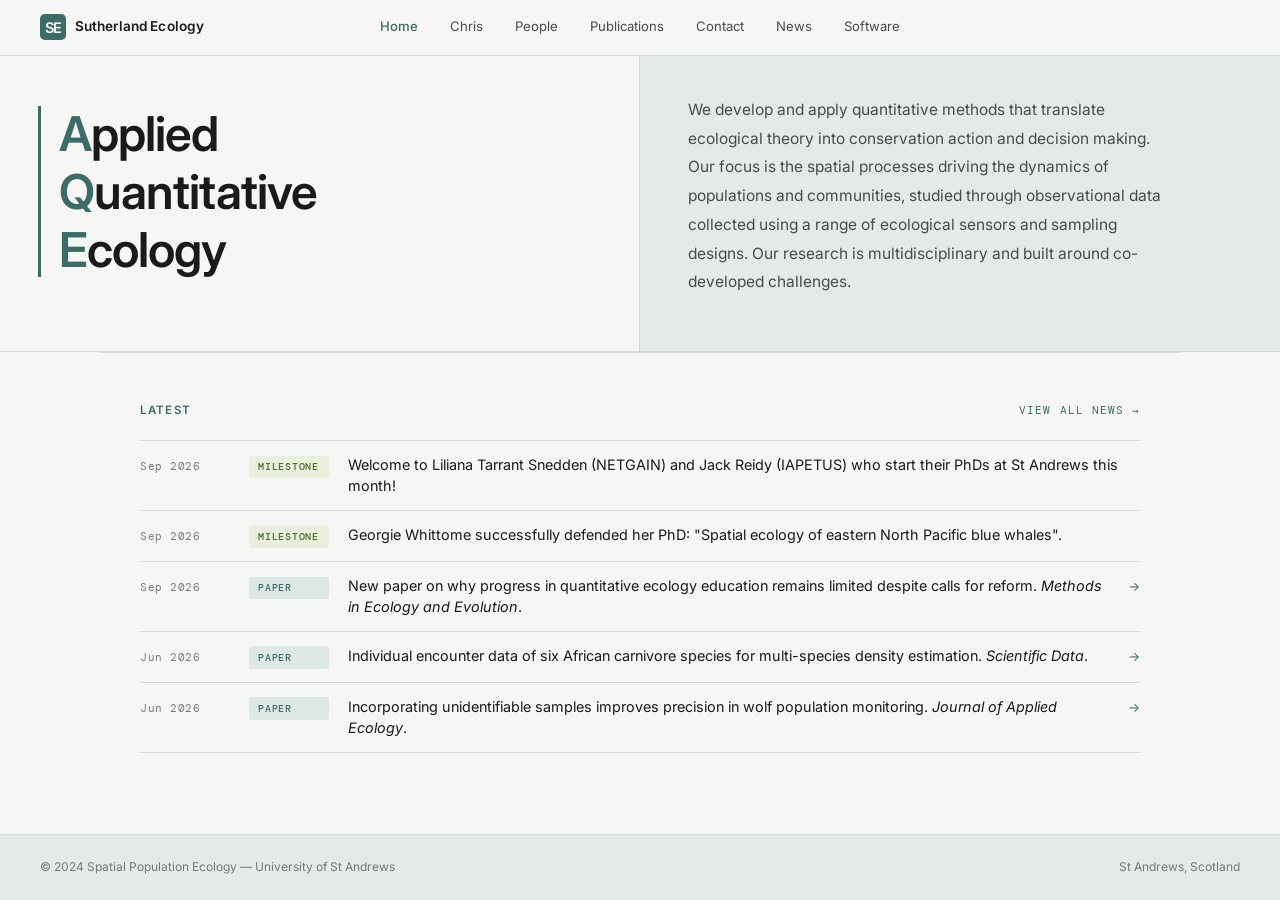
==== commit d691be50: "updated files" ====
--- a/index.html
+++ b/index.html
@@ -25,6 +25,14 @@
       color: var(--accent);
     }
   </style>
+  <!-- Google tag (gtag.js) -->
+  <script async src="https://www.googletagmanager.com/gtag/js?id=G-0MCSNY5GV2"></script>
+  <script>
+    window.dataLayer = window.dataLayer || [];
+    function gtag(){dataLayer.push(arguments);}
+    gtag('js', new Date());
+    gtag('config', 'G-0MCSNY5GV2');
+  </script>
 </head>
 <body>
 
@@ -92,6 +100,27 @@
     </div>
     <div class="news-list">
       <div class="news-row">
+        <span class="news-date">Sep 2026</span>
+        <span class="news-tag tag-milestone">Milestone</span>
+        <span class="news-headline">Welcome to Liliana Tarrant Snedden (NETGAIN) and Jack Reidy (IAPETUS) who start their PhDs at St Andrews this month!</span>
+        <span class="news-arrow"></span>
+      </div>
+
+      <div class="news-row">
+        <span class="news-date">Sep 2026</span>
+        <span class="news-tag tag-milestone">Milestone</span>
+        <span class="news-headline">Georgie Whittome successfully defended her PhD: "Spatial ecology of eastern North Pacific blue whales".</span>
+        <span class="news-arrow"></span>
+      </div>
+
+      <div class="news-row">
+        <span class="news-date">Sep 2026</span>
+        <span class="news-tag tag-paper">Paper</span>
+        <span class="news-headline">New paper on why progress in quantitative ecology education remains limited despite calls for reform. <em>Methods in Ecology and Evolution</em>.</span>
+        <span class="news-arrow"><a href="https://besjournals.onlinelibrary.wiley.com/doi/full/10.1111/2041-210x.70405" target="_blank" rel="noopener">&rarr;</a></span>
+      </div>
+
+      <div class="news-row">
         <span class="news-date">Jun 2026</span>
         <span class="news-tag tag-paper">Paper</span>
         <span class="news-headline">Individual encounter data of six African carnivore species for multi-species density estimation. <em>Scientific Data</em>.</span>
@@ -103,27 +132,6 @@
         <span class="news-tag tag-paper">Paper</span>
         <span class="news-headline">Incorporating unidentifiable samples improves precision in wolf population monitoring. <em>Journal of Applied Ecology</em>.</span>
         <span class="news-arrow"><a href="https://doi.org/10.1111/1365-2664.70468" target="_blank" rel="noopener">&rarr;</a></span>
-      </div>
-
-      <div class="news-row">
-        <span class="news-date">Jun 2026</span>
-        <span class="news-tag tag-paper">Paper</span>
-        <span class="news-headline">Artificial intelligence and decision support in applied ecology. <em>Journal of Applied Ecology</em>.</span>
-        <span class="news-arrow"><a href="https://doi.org/10.1111/1365-2664.70455" target="_blank" rel="noopener">&rarr;</a></span>
-      </div>
-
-      <div class="news-row">
-        <span class="news-date">Jun 2026</span>
-        <span class="news-tag tag-paper">Paper</span>
-        <span class="news-headline">Subsistence hunting shapes jaguar density variation in community-managed forests. <em>Journal of Zoology</em>.</span>
-        <span class="news-arrow"><a href="https://doi.org/10.1111/jzo.70126" target="_blank" rel="noopener">&rarr;</a></span>
-      </div>
-
-      <div class="news-row">
-        <span class="news-date">May 2026</span>
-        <span class="news-tag tag-milestone">Milestone</span>
-        <span class="news-headline">Albert Bonet Bigata successfully defended his PhD on quantitative models for evaluating invasive predator removal.</span>
-        <span class="news-arrow"></span>
       </div>
 
     </div>
